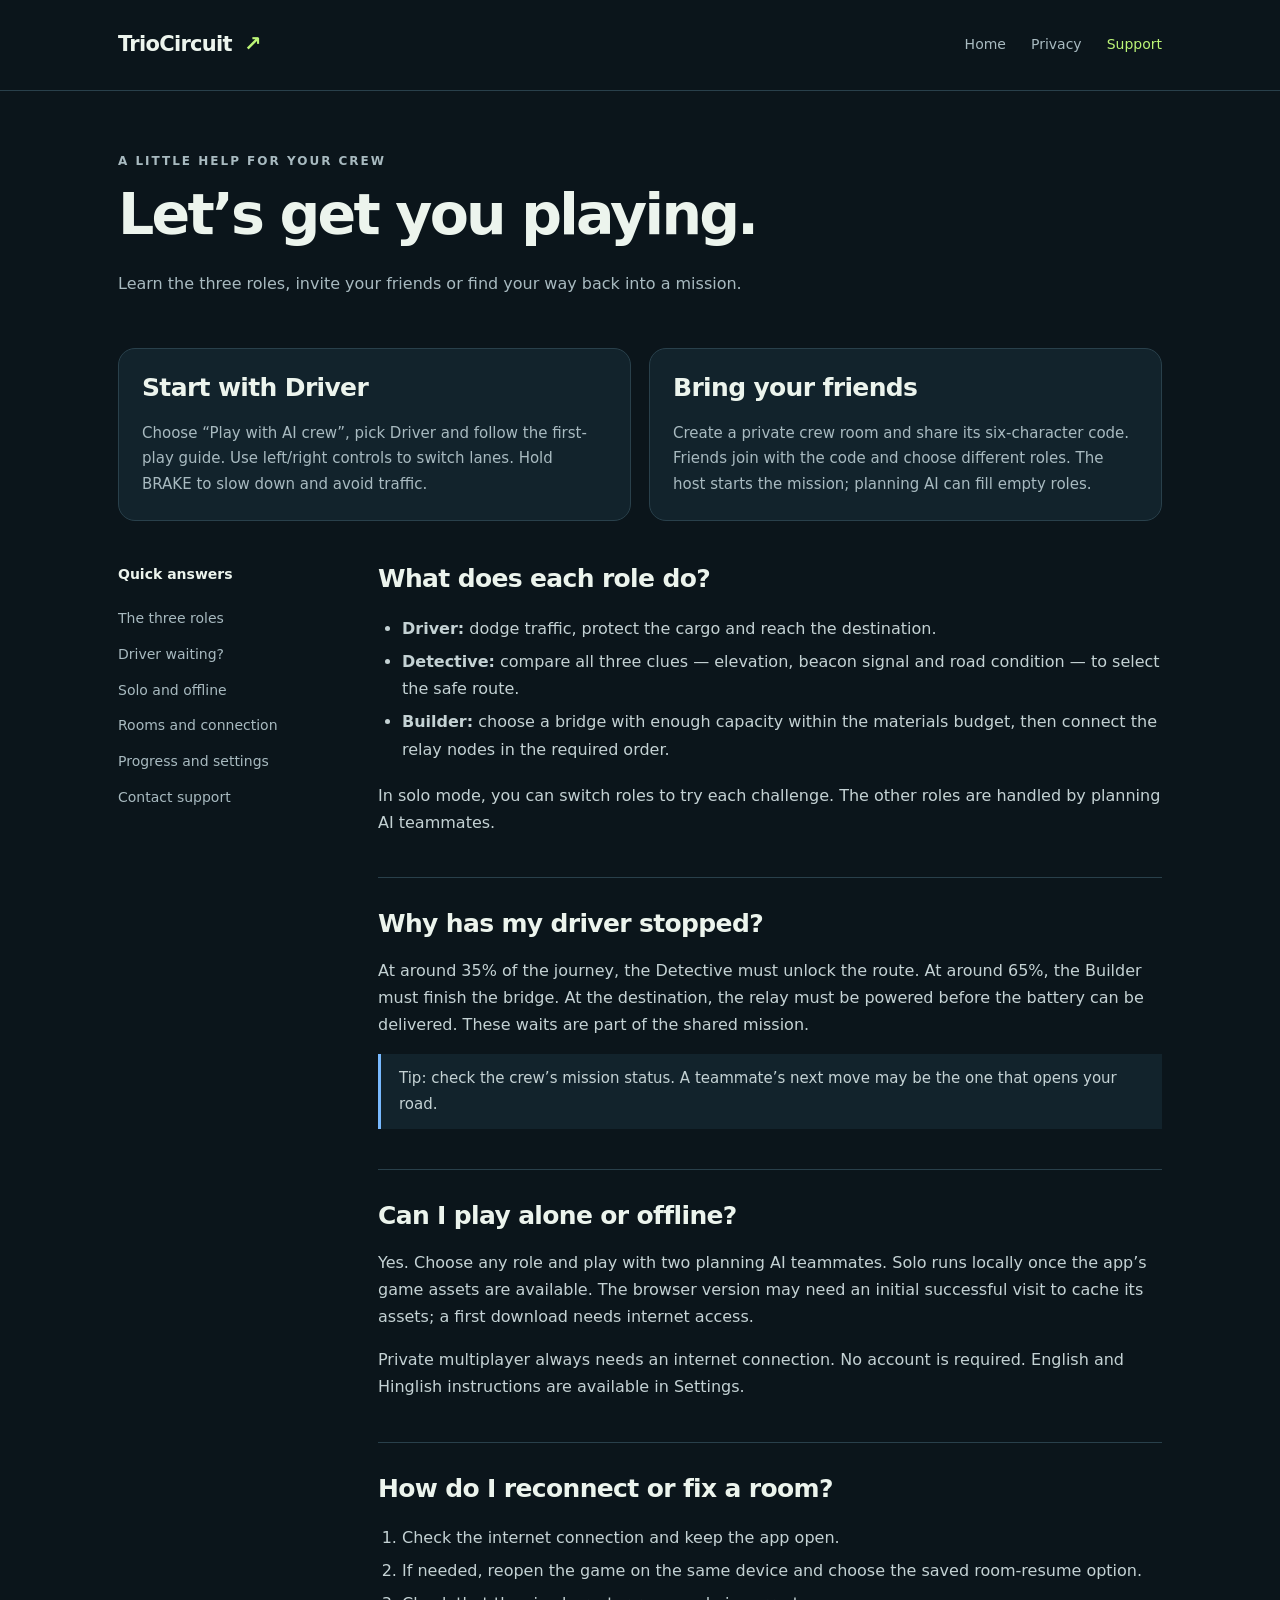
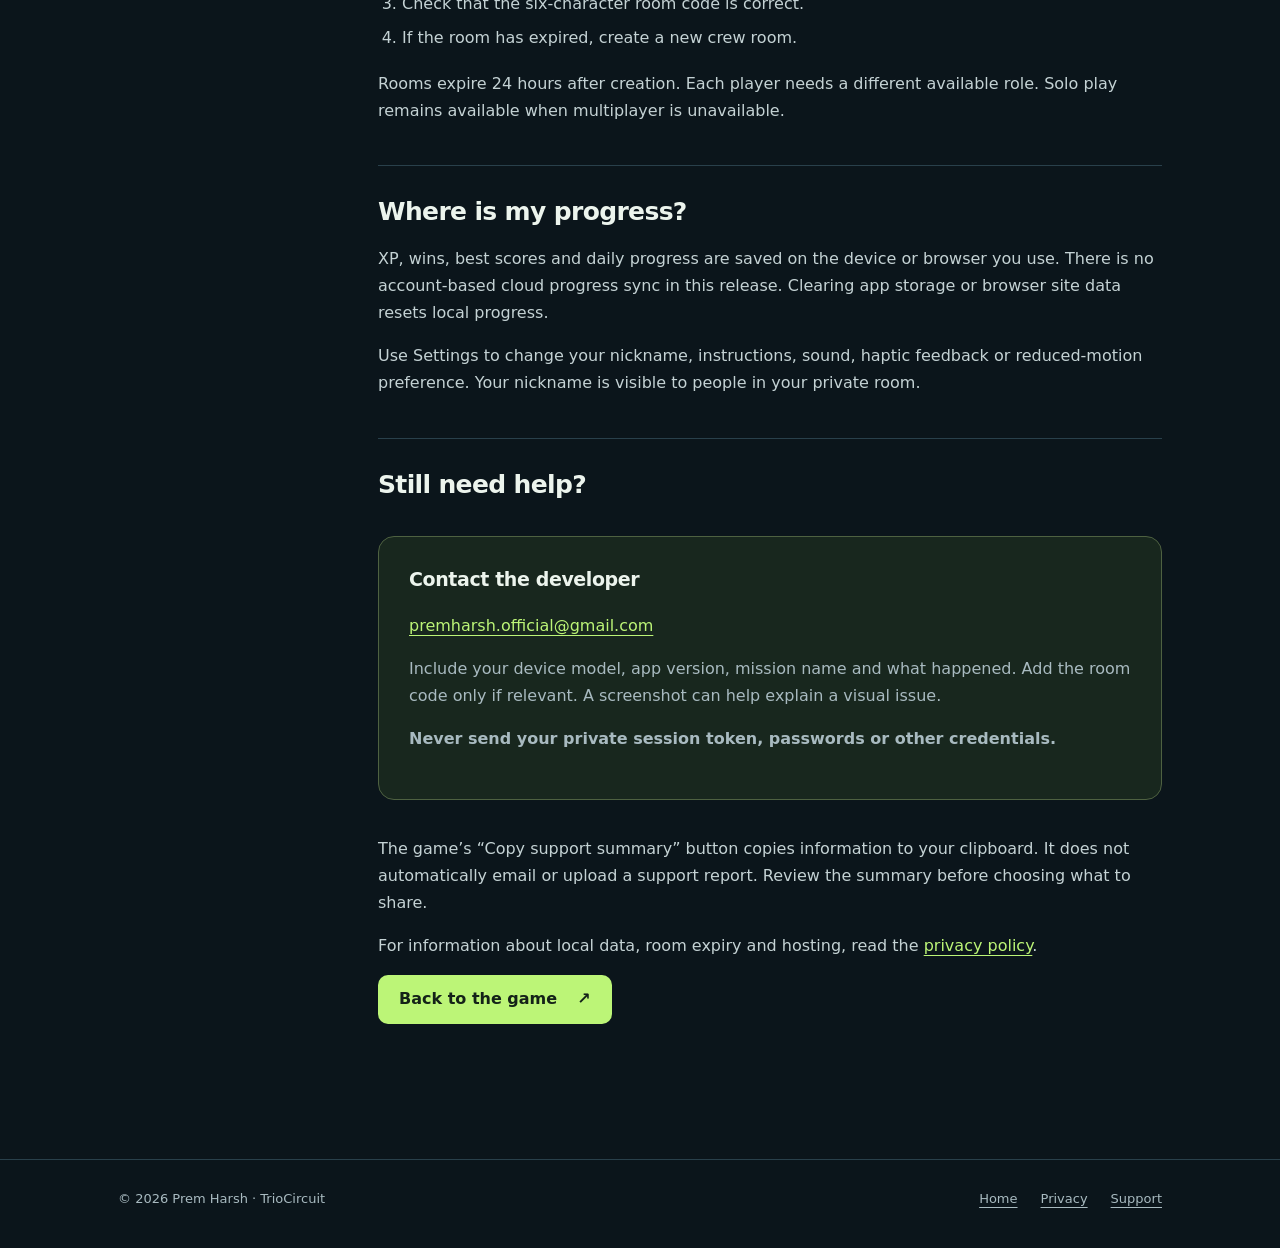
==== support.html @ 1c9af4b2 "Add TrioCircuit privacy, support and information website" ====
<!doctype html>
<html lang="en"><head><meta charset="utf-8"><meta name="viewport" content="width=device-width, initial-scale=1"><meta name="description" content="TrioCircuit player support: controls, private crew rooms, offline play, reconnection and contacting the developer."><meta name="theme-color" content="#0b151b"><title>Help &amp; Support — TrioCircuit</title><link rel="stylesheet" href="./styles.css"></head><body>
<a class="skip" href="#main">Skip to content</a><header class="topbar"><div class="wrap"><a class="brand" href="./">TrioCircuit <span aria-hidden="true" style="color:var(--green)">↗</span></a><nav class="nav" aria-label="Main navigation"><a href="./">Home</a><a href="./privacy.html">Privacy</a><a href="./support.html" aria-current="page">Support</a></nav></div></header>
<main id="main" class="wrap"><div class="page-head"><p class="eyebrow">A little help for your crew</p><h1>Let’s get you playing.</h1><p>Learn the three roles, invite your friends or find your way back into a mission.</p></div><div class="help-grid"><section class="card" style="--accent:var(--blue)"><h2>Start with Driver</h2><p>Choose “Play with AI crew”, pick Driver and follow the first-play guide. Use left/right controls to switch lanes. Hold BRAKE to slow down and avoid traffic.</p></section><section class="card" style="--accent:var(--green)"><h2>Bring your friends</h2><p>Create a private crew room and share its six-character code. Friends join with the code and choose different roles. The host starts the mission; planning AI can fill empty roles.</p></section></div>
<div class="document-layout"><nav class="toc" aria-label="Support contents"><strong>Quick answers</strong><a href="#roles">The three roles</a><a href="#stopped">Driver waiting?</a><a href="#solo">Solo and offline</a><a href="#connection">Rooms and connection</a><a href="#progress">Progress and settings</a><a href="#contact">Contact support</a></nav><article>
<section id="roles"><h2>What does each role do?</h2><ul><li><strong>Driver:</strong> dodge traffic, protect the cargo and reach the destination.</li><li><strong>Detective:</strong> compare all three clues — elevation, beacon signal and road condition — to select the safe route.</li><li><strong>Builder:</strong> choose a bridge with enough capacity within the materials budget, then connect the relay nodes in the required order.</li></ul><p>In solo mode, you can switch roles to try each challenge. The other roles are handled by planning AI teammates.</p></section>
<section id="stopped"><h2>Why has my driver stopped?</h2><p>At around 35% of the journey, the Detective must unlock the route. At around 65%, the Builder must finish the bridge. At the destination, the relay must be powered before the battery can be delivered. These waits are part of the shared mission.</p><p class="note">Tip: check the crew’s mission status. A teammate’s next move may be the one that opens your road.</p></section>
<section id="solo"><h2>Can I play alone or offline?</h2><p>Yes. Choose any role and play with two planning AI teammates. Solo runs locally once the app’s game assets are available. The browser version may need an initial successful visit to cache its assets; a first download needs internet access.</p><p>Private multiplayer always needs an internet connection. No account is required. English and Hinglish instructions are available in Settings.</p></section>
<section id="connection"><h2>How do I reconnect or fix a room?</h2><ol><li>Check the internet connection and keep the app open.</li><li>If needed, reopen the game on the same device and choose the saved room-resume option.</li><li>Check that the six-character room code is correct.</li><li>If the room has expired, create a new crew room.</li></ol><p>Rooms expire 24 hours after creation. Each player needs a different available role. Solo play remains available when multiplayer is unavailable.</p></section>
<section id="progress"><h2>Where is my progress?</h2><p>XP, wins, best scores and daily progress are saved on the device or browser you use. There is no account-based cloud progress sync in this release. Clearing app storage or browser site data resets local progress.</p><p>Use Settings to change your nickname, instructions, sound, haptic feedback or reduced-motion preference. Your nickname is visible to people in your private room.</p></section>
<section id="contact"><h2>Still need help?</h2><div class="contact"><h3>Contact the developer</h3><p><a href="mailto:premharsh.official@gmail.com?subject=TrioCircuit%20support">premharsh.official@gmail.com</a></p><p>Include your device model, app version, mission name and what happened. Add the room code only if relevant. A screenshot can help explain a visual issue.</p><p><strong>Never send your private session token, passwords or other credentials.</strong></p></div><p>The game’s “Copy support summary” button copies information to your clipboard. It does not automatically email or upload a support report. Review the summary before choosing what to share.</p><p>For information about local data, room expiry and hosting, read the <a href="./privacy.html">privacy policy</a>.</p><p><a class="button" href="https://triocircuit.premharsh-official.chatgpt.site/">Back to the game <span aria-hidden="true">↗</span></a></p></section>
</article></div></main><footer class="footer"><div class="wrap"><span>© 2026 Prem Harsh · TrioCircuit</span><nav aria-label="Footer"><a href="./">Home</a><a href="./privacy.html">Privacy</a><a href="./support.html">Support</a></nav></div></footer></body></html>
---- styles.css ----
:root{color-scheme:dark;--bg:#0b151b;--panel:#12232c;--text:#ecf4ed;--muted:#a8bac0;--line:#29404b;--green:#bcf577;--blue:#78b9ff;--orange:#ffc47a}*{box-sizing:border-box}html{scroll-behavior:smooth;scroll-padding-top:6rem}body{margin:0;background:var(--bg);color:var(--text);font:16px/1.7 system-ui,-apple-system,BlinkMacSystemFont,"Segoe UI",sans-serif}a{color:var(--green);text-underline-offset:4px}a:hover{color:#ddffba}a:focus-visible{outline:3px solid var(--blue);outline-offset:5px;border-radius:3px}.skip{position:absolute;left:1rem;top:-6rem;z-index:10;background:var(--green);color:var(--bg);padding:.6rem 1rem}.skip:focus{top:.5rem}.wrap{max-width:1100px;margin:auto;padding:0 28px}.topbar{border-bottom:1px solid var(--line)}.topbar .wrap{min-height:90px;display:flex;align-items:center;justify-content:space-between;gap:24px}.brand{display:inline-flex;align-items:center;gap:12px;font-size:21px;font-weight:800;letter-spacing:-.7px;text-decoration:none;color:var(--text)}.brand svg{width:38px;height:38px;flex:none}.nav{display:flex;gap:25px;align-items:center}.nav a{font-size:14px;color:var(--muted);text-decoration:none}.nav a[aria-current=page]{color:var(--green)}.eyebrow{font-size:12px;letter-spacing:2px;font-weight:750;text-transform:uppercase;color:var(--green)}h1,h2,h3,p{margin-top:0}h1{font-size:clamp(36px,5.5vw,66px);line-height:1.1;letter-spacing:-2.7px;margin-bottom:24px;max-width:850px}h2{font-size:25px;line-height:1.3;letter-spacing:-.65px;margin-bottom:16px}h3{font-size:19px;line-height:1.35;letter-spacing:-.4px}.muted{color:var(--muted)}.hero{padding:84px 0 64px}.hero .intro{max-width:660px;font-size:19px;color:var(--muted)}.hero em{color:var(--green);font-style:normal}.actions{display:flex;flex-wrap:wrap;gap:12px;margin:30px 0}.button{display:inline-flex;align-items:center;justify-content:center;gap:20px;padding:13px 21px;border-radius:10px;font-weight:750;text-decoration:none;background:var(--green);color:#142218;line-height:1.4}.button:hover{background:#d3ffa1;color:#142218}.button.secondary{background:var(--panel);color:var(--text);border:1px solid var(--line)}.tags{font-size:13px;color:var(--muted)}.cards{display:grid;grid-template-columns:repeat(3,minmax(0,1fr));gap:18px;margin-bottom:56px}.card{border:1px solid var(--line);background:var(--panel);border-radius:17px;padding:26px}.card p{font-size:15px;color:var(--muted);margin-bottom:0}.number{color:var(--accent,var(--green));font-size:12px;letter-spacing:1.5px;font-weight:750;margin-bottom:28px}.card h3{color:var(--accent,var(--green))}.section{padding:42px 0 60px;border-top:1px solid var(--line)}.links{display:grid;grid-template-columns:1fr 1fr;gap:18px;margin-top:26px}.link-card{display:block;border:1px solid var(--line);padding:26px;border-radius:14px;background:var(--panel);color:var(--text);text-decoration:none}.link-card:hover{border-color:var(--green);color:var(--text)}.link-card strong{font-size:21px}.link-card span{display:block;color:var(--muted);font-size:15px;margin-top:8px}.page-head{padding:60px 0 35px}.page-head h1{font-size:clamp(37px,5vw,57px)}.page-head p{max-width:750px;color:var(--muted)}.meta{font-size:13px;color:var(--muted)}.summary{background:#193024;border:1px solid #35513b;padding:23px 25px;border-radius:14px;margin:0 0 42px}.summary p{margin:0;color:#d5e9cd}.document-layout{display:grid;grid-template-columns:210px minmax(0,1fr);gap:50px;padding-bottom:64px}.toc{align-self:start;position:sticky;top:25px;font-size:14px}.toc strong{display:block;margin-bottom:14px}.toc a{display:block;color:var(--muted);text-decoration:none;padding:6px 0}.toc a:hover{color:var(--green)}article{min-width:0}article section{border-bottom:1px solid var(--line);padding-bottom:25px;margin-bottom:30px}article section:last-child{border:0}article p,article li{color:#c4d2d4}article a{overflow-wrap:anywhere}article ul,article ol{padding-left:24px}article li{padding:3px 0}.note{border-left:3px solid var(--blue);padding:12px 18px;background:var(--panel);font-size:15px}.help-grid{display:grid;grid-template-columns:1fr 1fr;gap:18px;margin-bottom:42px}.help-grid .card{padding:23px}.contact{padding:30px;border:1px solid #4e6141;background:#18271e;border-radius:16px;margin:35px 0}.contact p{color:var(--muted)}.contact a{overflow-wrap:anywhere}.footer{border-top:1px solid var(--line);padding:28px 0 38px;color:var(--muted);font-size:13px}.footer .wrap{display:flex;justify-content:space-between;gap:20px;flex-wrap:wrap}.footer nav{display:flex;gap:23px}.footer a{color:var(--muted)}@media(max-width:760px){.wrap{padding:0 20px}.topbar .wrap{min-height:78px;gap:14px;flex-wrap:wrap;padding-top:15px;padding-bottom:15px}.brand{font-size:20px}.nav{gap:19px}.hero{padding:52px 0 35px}h1{letter-spacing:-1.8px}.hero .intro{font-size:17px}.cards{grid-template-columns:1fr;gap:12px;margin-bottom:36px}.card{padding:23px}.number{margin-bottom:13px}.links,.help-grid{grid-template-columns:1fr}.section{padding:30px 0 45px}.page-head{padding:42px 0 24px}.document-layout{display:block;padding-bottom:35px}.toc{position:static;display:flex;flex-wrap:wrap;gap:5px 18px;border-bottom:1px solid var(--line);padding-bottom:22px;margin-bottom:32px}.toc strong{flex-basis:100%;margin-bottom:3px}.toc a{padding:4px 0}.summary{padding:20px;margin-bottom:28px}.contact{padding:23px}.footer nav{flex-wrap:wrap}}@media(prefers-reduced-motion:reduce){html{scroll-behavior:auto}}
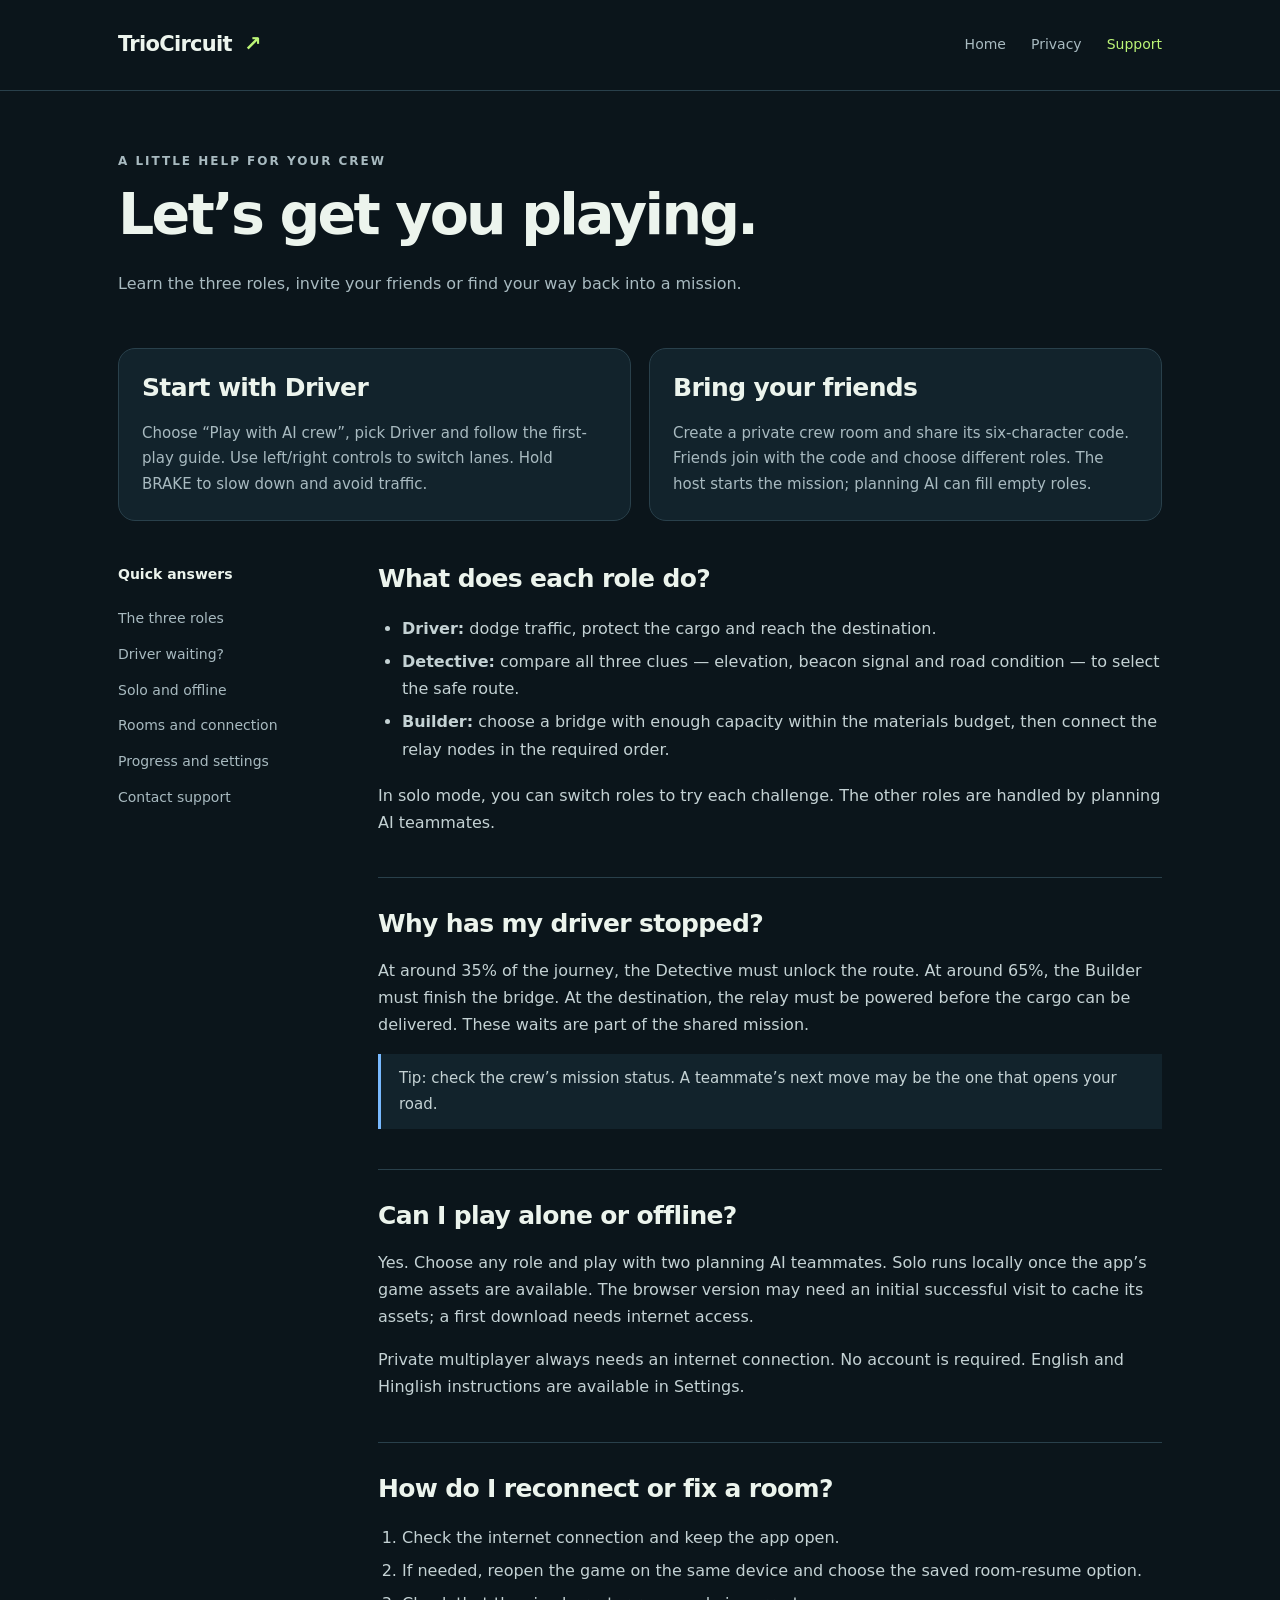
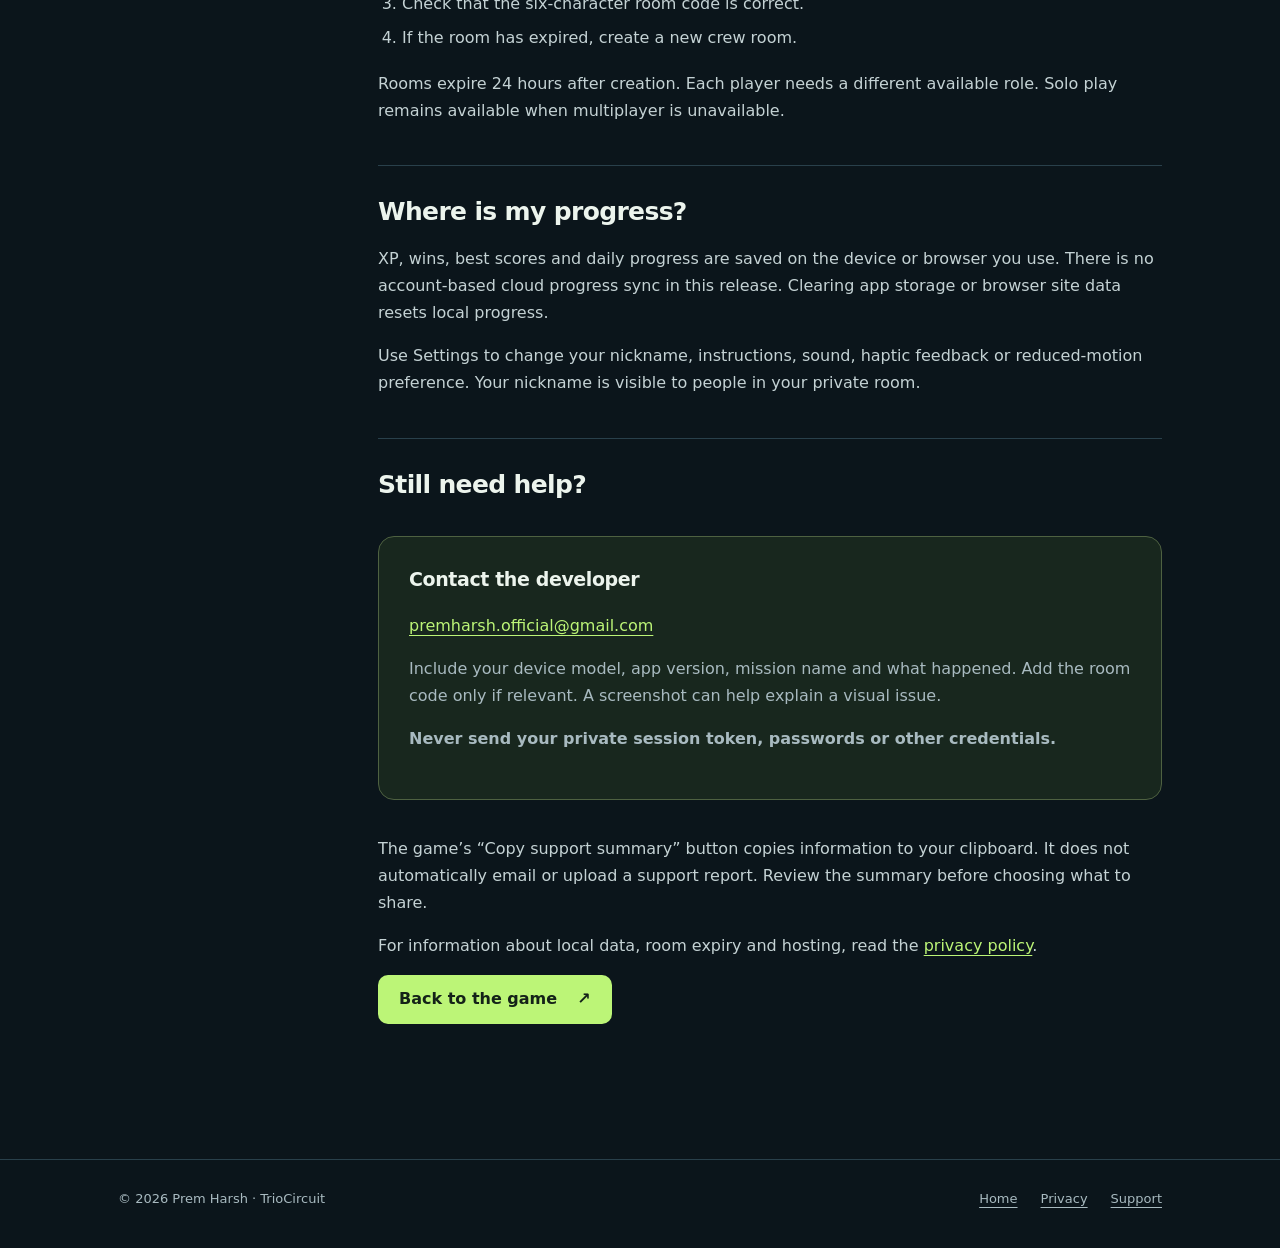
==== commit a54b927f: "Use cargo wording for all TrioCircuit missions" ====
--- a/support.html
+++ b/support.html
@@ -4,7 +4,7 @@
 <main id="main" class="wrap"><div class="page-head"><p class="eyebrow">A little help for your crew</p><h1>Let’s get you playing.</h1><p>Learn the three roles, invite your friends or find your way back into a mission.</p></div><div class="help-grid"><section class="card" style="--accent:var(--blue)"><h2>Start with Driver</h2><p>Choose “Play with AI crew”, pick Driver and follow the first-play guide. Use left/right controls to switch lanes. Hold BRAKE to slow down and avoid traffic.</p></section><section class="card" style="--accent:var(--green)"><h2>Bring your friends</h2><p>Create a private crew room and share its six-character code. Friends join with the code and choose different roles. The host starts the mission; planning AI can fill empty roles.</p></section></div>
 <div class="document-layout"><nav class="toc" aria-label="Support contents"><strong>Quick answers</strong><a href="#roles">The three roles</a><a href="#stopped">Driver waiting?</a><a href="#solo">Solo and offline</a><a href="#connection">Rooms and connection</a><a href="#progress">Progress and settings</a><a href="#contact">Contact support</a></nav><article>
 <section id="roles"><h2>What does each role do?</h2><ul><li><strong>Driver:</strong> dodge traffic, protect the cargo and reach the destination.</li><li><strong>Detective:</strong> compare all three clues — elevation, beacon signal and road condition — to select the safe route.</li><li><strong>Builder:</strong> choose a bridge with enough capacity within the materials budget, then connect the relay nodes in the required order.</li></ul><p>In solo mode, you can switch roles to try each challenge. The other roles are handled by planning AI teammates.</p></section>
-<section id="stopped"><h2>Why has my driver stopped?</h2><p>At around 35% of the journey, the Detective must unlock the route. At around 65%, the Builder must finish the bridge. At the destination, the relay must be powered before the battery can be delivered. These waits are part of the shared mission.</p><p class="note">Tip: check the crew’s mission status. A teammate’s next move may be the one that opens your road.</p></section>
+<section id="stopped"><h2>Why has my driver stopped?</h2><p>At around 35% of the journey, the Detective must unlock the route. At around 65%, the Builder must finish the bridge. At the destination, the relay must be powered before the cargo can be delivered. These waits are part of the shared mission.</p><p class="note">Tip: check the crew’s mission status. A teammate’s next move may be the one that opens your road.</p></section>
 <section id="solo"><h2>Can I play alone or offline?</h2><p>Yes. Choose any role and play with two planning AI teammates. Solo runs locally once the app’s game assets are available. The browser version may need an initial successful visit to cache its assets; a first download needs internet access.</p><p>Private multiplayer always needs an internet connection. No account is required. English and Hinglish instructions are available in Settings.</p></section>
 <section id="connection"><h2>How do I reconnect or fix a room?</h2><ol><li>Check the internet connection and keep the app open.</li><li>If needed, reopen the game on the same device and choose the saved room-resume option.</li><li>Check that the six-character room code is correct.</li><li>If the room has expired, create a new crew room.</li></ol><p>Rooms expire 24 hours after creation. Each player needs a different available role. Solo play remains available when multiplayer is unavailable.</p></section>
 <section id="progress"><h2>Where is my progress?</h2><p>XP, wins, best scores and daily progress are saved on the device or browser you use. There is no account-based cloud progress sync in this release. Clearing app storage or browser site data resets local progress.</p><p>Use Settings to change your nickname, instructions, sound, haptic feedback or reduced-motion preference. Your nickname is visible to people in your private room.</p></section>
